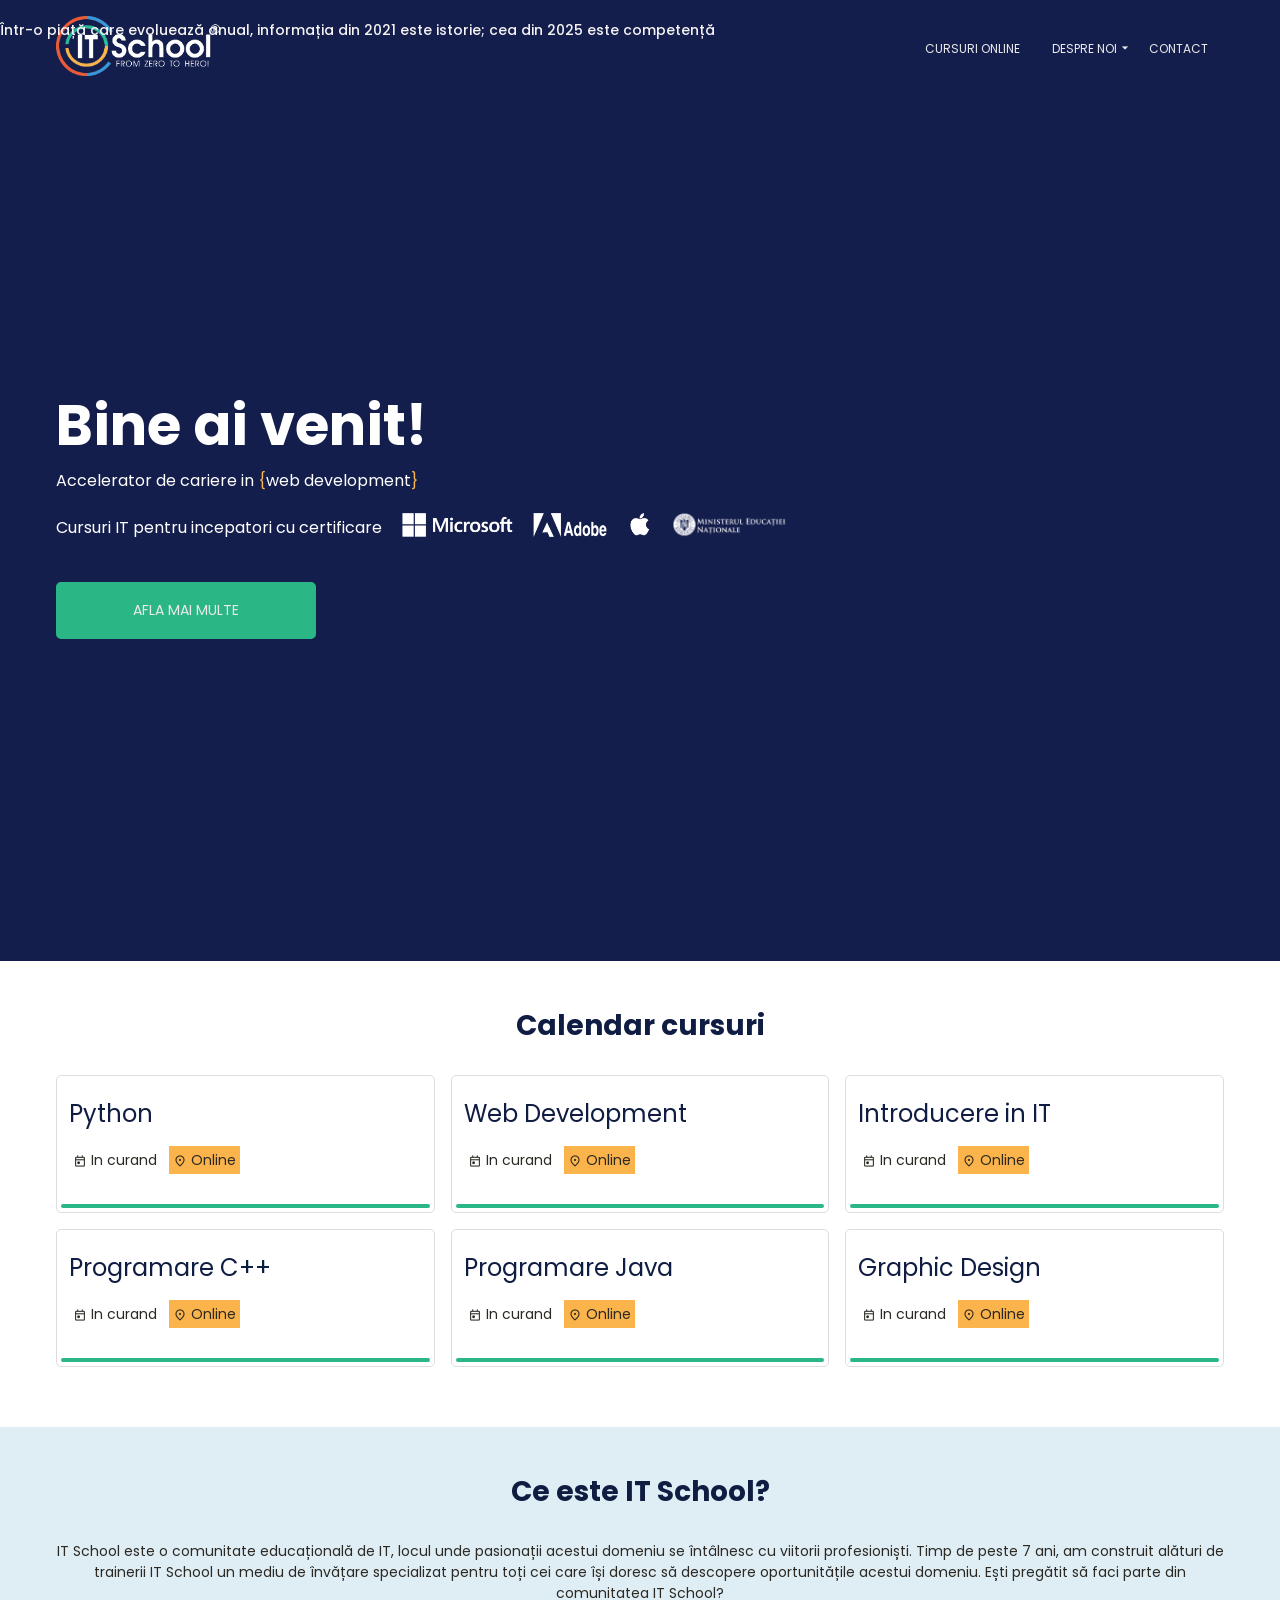
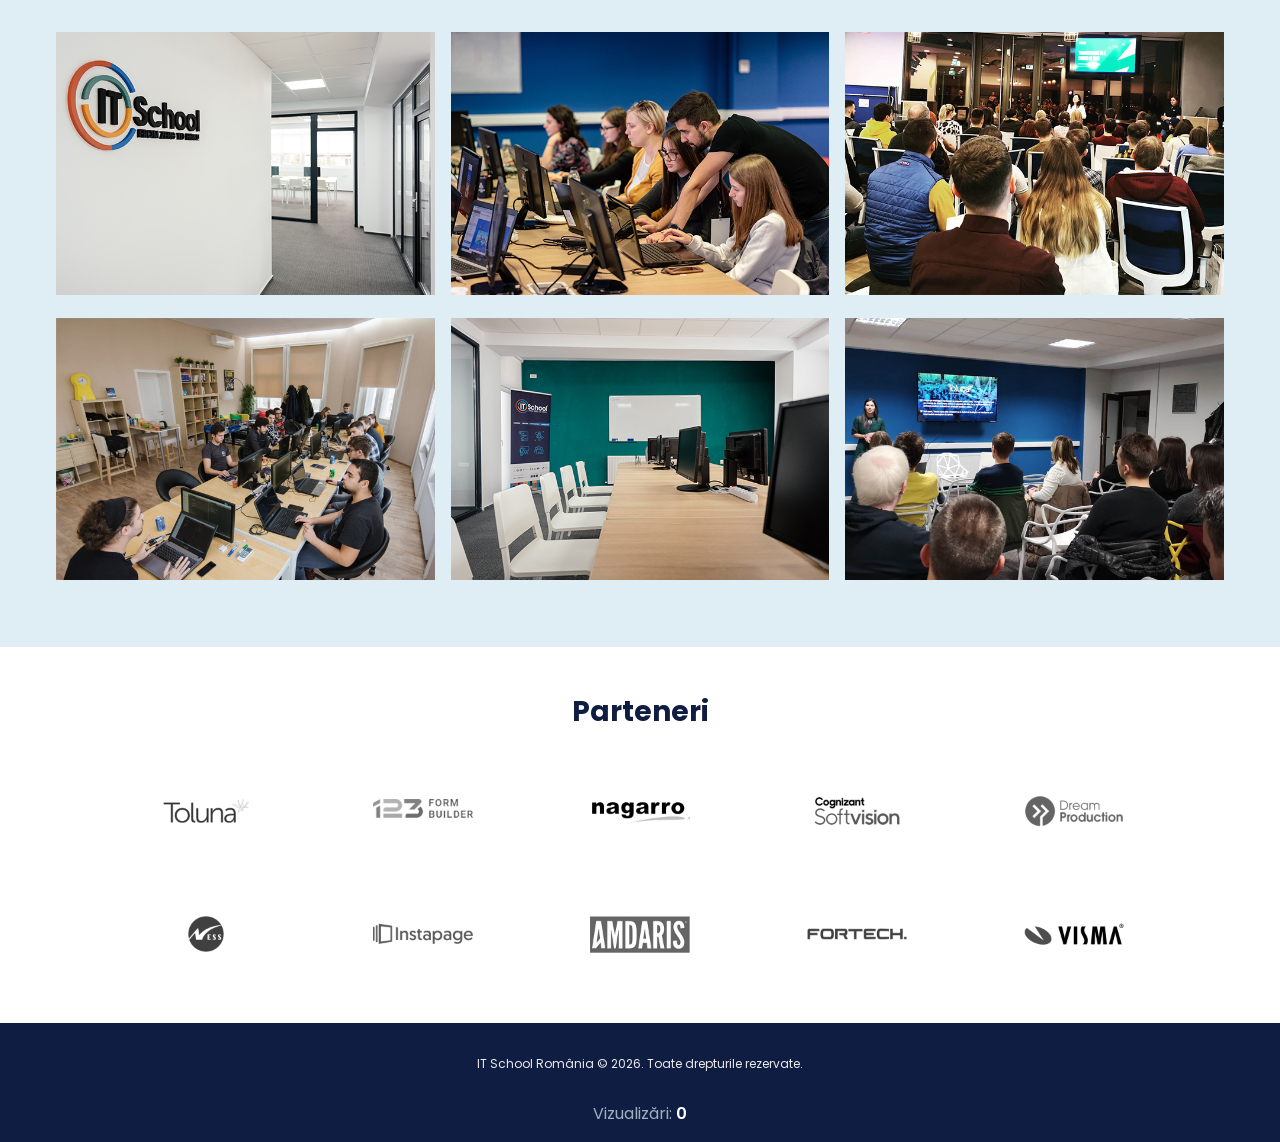
==== index.html @ fc3c55e2 "Add files via upload" ====
<!doctype html>
<html lang="en">
  <head>
    <meta charset="UTF-8" />
    <meta http-equiv="X-UA-Compatible" content="IE=edge" />
    <meta name="viewport" content="width=device-width, initial-scale=1.0" />
    <!-- Adaugam metatag-urile pentru Google -->
    <title>Clonă IT School</title>
    <meta name="description" content="O replică a site-ului itschool.ro" />

    <!-- Includem font-urile prima oara -->
    <link rel="preconnect" href="https://fonts.googleapis.com" />
    <link rel="preconnect" href="https://fonts.gstatic.com" crossorigin />
    <link
      href="https://fonts.googleapis.com/css2?family=Poppins:ital,wght@0,400;0,700;1,400&display=swap"
      rel="stylesheet"
    />
    <!-- Pentru iconite -->
    <link
      href="https://fonts.googleapis.com/css2?family=Material+Symbols+Outlined:opsz,wght,FILL,GRAD@24,400,0,0"
      rel="stylesheet"
    />
    <!-- Includem CSS-urile noastre -->
    <link rel="stylesheet" href="css/main.css" />
    <link rel="stylesheet" href="css/home.css" />

    <!-- CSS pentru textul care rulează și animația contorului -->
    <style>
      .scrolling-ticker {
        background-color: transparent; 
        color: #f5f3f3; 
        padding: 20px 0;
        overflow: hidden;
        white-space: nowrap;
        width: 100%;
        position: relative;
        z-index: 5;
        font-family: 'Poppins', sans-serif;
        font-size: 14px;
        font-weight: 500;
      }

      .ticker-text {
        display: inline-block;
        animation: moveLeft 20s linear infinite; 
      }

      @keyframes moveLeft {
        0% { transform: translateX(100vw); }
        100% { transform: translateX(-100%); }
      }

      /* Efectul vizual pentru actualizarea contorului */
      .fade-update {
        animation: flashHighlight 1s ease-out;
      }

      @keyframes flashHighlight {
        0% { color: #1a6be5; transform: scale(1.3); }
        100% { color: inherit; transform: scale(1); }
      }
    </style>
  </head>
  <body>
    <nav>
      <div class="container">
        <a href="index.html" class="logo-link">
          <img src="img/itschool-logo.png" alt="itschool logo" />
        </a>
        <div class="menu-icon-container">
          <span class="material-symbols-outlined menu-icon"> menu </span>
          <input type="checkbox" />
          <ul>
            <li>
              <a href="pages/courses.html"> Cursuri Online </a>
            </li>
            <li class="about-us">
              <a href="pages/about.html">
                Despre Noi
                <span class="material-symbols-outlined arrow-down-icon">
                  arrow_drop_down
                </span>
              </a>
              <div class="submenu">
                <a href="index.html">IT School</a>
                <a href="pages/about.html">Despre Noi</a>
              </div>
            </li>
            <li>
              <a href="pages/contact.html"> Contact </a>
            </li>
          </ul>
        </div>
      </div>
    </nav>

    <!-- Mesajul care rulează chiar sub siglă/meniu -->
    <div class="scrolling-ticker">
      <div class="ticker-text">
        Într-o piață care evoluează anual, informația din 2021 este istorie; cea din 2025 este competență
      </div>
    </div>

    <main>
      <section class="welcome">
        <div class="container">
          <h1>Bine ai venit!</h1>
          <p>
            Accelerator de cariere in <span>{</span>web development<span
              >}</span
            >
          </p>
          <p>
            Cursuri IT pentru incepatori cu certificare
            <img src="img/microsoft.png" alt="Microsoft" />
            <img src="img/adobe.png" alt="Adobe" />
            <img src="img/apple.png" alt="Apple" />
            <img src="img/minister.png" alt="Ministerul Educatiei" />
          </p>
          <a href="pages/courses.html">Afla mai multe</a>
        </div>
      </section>

      <section class="courses">
        <div class="container grid">
          <h2>Calendar cursuri</h2>
          <div class="courses-container">
            <div class="course-wrapper">
              <div class="course">
                <div class="content">
                  <h3>Python</h3>
                  <div class="badges">
                    <span class="date">
                      <span class="material-symbols-outlined"> today </span>
                      <span>In curand</span>
                    </span>
                    <span class="place">
                      <span class="material-symbols-outlined">
                        location_on
                      </span>
                      <span>Online</span>
                    </span>
                  </div>
                </div>
                <div class="bar"></div>
              </div>
            </div>
            <div class="course-wrapper">
              <div class="course">
                <div class="content">
                  <h3>Web Development</h3>
                  <div class="badges">
                    <span class="date">
                      <span class="material-symbols-outlined"> today </span>
                      <span>In curand</span>
                    </span>
                    <span class="place">
                      <span class="material-symbols-outlined">
                        location_on
                      </span>
                      <span>Online</span>
                    </span>
                  </div>
                </div>
                <div class="bar"></div>
              </div>
            </div>
            <div class="course-wrapper">
              <div class="course">
                <div class="content">
                  <h3>Introducere in IT</h3>
                  <div class="badges">
                    <span class="date">
                      <span class="material-symbols-outlined"> today </span>
                      <span>In curand</span>
                    </span>
                    <span class="place">
                      <span class="material-symbols-outlined">
                        location_on
                      </span>
                      <span>Online</span>
                    </span>
                  </div>
                </div>
                <div class="bar"></div>
              </div>
            </div>
            <div class="course-wrapper">
              <div class="course">
                <div class="content">
                  <h3>Programare C++</h3>
                  <div class="badges">
                    <span class="date">
                      <span class="material-symbols-outlined"> today </span>
                      <span>In curand</span>
                    </span>
                    <span class="place">
                      <span class="material-symbols-outlined">
                        location_on
                      </span>
                      <span>Online</span>
                    </span>
                  </div>
                </div>
                <div class="bar"></div>
              </div>
            </div>
            <div class="course-wrapper">
              <div class="course">
                <div class="content">
                  <h3>Programare Java</h3>
                  <div class="badges">
                    <span class="date">
                      <span class="material-symbols-outlined"> today </span>
                      <span>In curand</span>
                    </span>
                    <span class="place">
                      <span class="material-symbols-outlined">
                        location_on
                      </span>
                      <span>Online</span>
                    </span>
                  </div>
                </div>
                <div class="bar"></div>
              </div>
            </div>
            <div class="course-wrapper">
              <div class="course">
                <div class="content">
                  <h3>Graphic Design</h3>
                  <div class="badges">
                    <span class="date">
                      <span class="material-symbols-outlined"> today </span>
                      <span>In curand</span>
                    </span>
                    <span class="place">
                      <span class="material-symbols-outlined">
                        location_on
                      </span>
                      <span>Online</span>
                    </span>
                  </div>
                </div>
                <div class="bar"></div>
              </div>
            </div>
          </div>
        </div>
      </section>

      <section class="who-we-are">
        <div class="container grid">
          <h2>Ce este IT School?</h2>
          <p>
            IT School este o comunitate educațională de IT, locul unde
            pasionații acestui domeniu se întâlnesc cu viitorii profesioniști.
            Timp de peste 7 ani, am construit alături de trainerii IT School un
            mediu de învățare specializat pentru toți cei care își doresc să
            descopere oportunitățile acestui domeniu. Ești pregătit să faci
            parte din comunitatea IT School?
          </p>
          <div class="images-container">
            <div class="image-wrapper">
              <img src="img/about-us-1.jpeg" alt="" />
            </div>
            <div class="image-wrapper">
              <img src="img/about-us-2.jpeg" alt="" />
            </div>
            <div class="image-wrapper">
              <img src="img/about-us-3.jpeg" alt="" />
            </div>
            <div class="image-wrapper">
              <img src="img/about-us-4.jpeg" alt="" />
            </div>
            <div class="image-wrapper">
              <img src="img/about-us-5.jpeg" alt="" />
            </div>
            <div class="image-wrapper">
              <img src="img/about-us-6.jpeg" alt="" />
            </div>
          </div>
        </div>
      </section>

      <section class="partners">
        <div class="container">
          <h2>Parteneri</h2>
          <div class="partners-container">
            <div class="image-wrapper">
              <img src="img/toluna.png" alt="Toluna" />
            </div>
            <div class="image-wrapper">
              <img src="img/123formbuilder.png" alt="123formbuilder" />
            </div>
            <div class="image-wrapper">
              <img src="img/nagarro.png" alt="Nagarro" />
            </div>
            <div class="image-wrapper">
              <img src="img/cognizant.png" alt="SoftVision" />
            </div>
            <div class="image-wrapper">
              <img src="img/dreamproduction.png" alt="Dream Production" />
            </div>
            <div class="image-wrapper">
              <img src="img/ness.png" alt="Ness" />
            </div>
            <div class="image-wrapper">
              <img src="img/instapage.png" alt="Instapage" />
            </div>
            <div class="image-wrapper">
              <img src="img/amdaris.png" alt="Amadaris" />
            </div>
            <div class="image-wrapper">
              <img src="img/fortech.png" alt="Fortech" />
            </div>
            <div class="image-wrapper">
              <img src="img/visma.png" alt="Visma" />
            </div>
          </div>
        </div>
      </section>
    </main>

    <footer>
      <div class="container">
        <p>IT School România © 2026. Toate drepturile rezervate.</p>

        <!-- Elementul unde va fi afișat contorul -->
        <div style="text-align:center; margin-top:12px; color: #a0aec0; font-family: 'Poppins', sans-serif;">
          Vizualizări: <span id="vizitatori-reali" style="font-weight: 600; color: #ffffff; display: inline-block;">0</span>
        </div>
      </div>
    </footer>

    <!-- SCRIPTUL PENTRU CONTOR GLOBAL (Sincronizat pe toate dispozitivele) -->
    <script>
      document.addEventListener("DOMContentLoaded", function() {
        const elViz = document.getElementById('vizitatori-reali');
        
        // Funcția care adaugă numărul pe ecran și pornește animația
        function afiseazaContor(numar) {
            if(elViz) {
                elViz.textContent = numar;
                elViz.classList.remove('fade-update');
                void elViz.offsetWidth; // Repornește animația
                elViz.classList.add('fade-update');
            }
        }

        // Verificăm dacă utilizatorul este la prima accesare în această sesiune
        if (!sessionStorage.getItem('vizita_inregistrata_global')) {
            // Dacă e o vizită nouă, facem cerere către server pentru a aduna +1
            fetch("https://api.counterapi.dev/v1/constantinlupu_itschool/vizitatori/up")
              .then(response => response.json())
              .then(data => {
                  sessionStorage.setItem('vizita_inregistrata_global', 'true');
                  afiseazaContor(data.count);
              })
              .catch(error => console.log("Eroare API:", error));
        } else {
            // Dacă utilizatorul a dat doar refresh, doar CITIM numărul global, fără să adăugăm
            fetch("https://api.counterapi.dev/v1/constantinlupu_itschool/vizitatori")
              .then(response => response.json())
              .then(data => {
                  afiseazaContor(data.count);
              })
              .catch(error => console.log("Eroare API:", error));
        }
      });
    </script>
  </body>
</html>
---- css/main.css ----
/* Adaugam varaibile */
:root {
    --text-primary: #101d42;
    --text-secondary: #fbb44c;
    --text-dark: #2b2922;
    --text-light: #eaeaea;
    --text-white: #ffffff;

    --bg-primary: #141e4c;
    --bg-secondary: #dfedf5;
    --bg-dark: #101d42;
    --bg-light: #ffffff;

    --button-color: #2bb686;

    --fs-large: 1rem;
    --fs-medium: 0.875rem;
    --fs-small: 0.75rem;

    --spacing-xl: 2.625rem;
    --spacing-large: 1.75rem;
    --spacing-medium: 1rem;
    --spacing-small: 0.5rem;
    --spacing-tiny: 0.25rem;

    --mobile-logo-height: 45px;
}

/* Resetam proprietatile default */
* {
    box-sizing: border-box;
}

body, h1, h2, h3, p {
    margin: 0;
    padding: 0;
}

ul {
  list-style-type: none;
  margin: 0;
  padding: 0;
}

a {
    display: block;
    text-decoration: none;
}

/* Resetam stilurile aduagate by default pe mobile */
input[type="submit"] {
    -webkit-appearance: none;
    -moz-appearance: none;
    appearance: none;
    opacity: 1;
}

/* Adaugam proprietati legate de font */
body {
    font-family: 'Poppins', sans-serif;
}

h1 {
    font-size: 3.5rem
}

h2 {
    font-size: 1.75rem;
}

h3 {
    font-size: 1.5rem;
}

p {
    font-size: var(--fs-medium);
}

/* Adaugam proprietati legate de culori */
h1 {
    color: var(--text-light);
}

h2 {
    color: var(--text-primary);
}

h3 {
    color: var(--text-secondary);
}

p {
    color: var(--text-dark);
}

/* Clase reutilizabile */
.container {
    max-width: 1200px;
    min-width: 320px;

    margin: auto;

    padding: var(--spacing-medium);
}

/* Layout */
body {
    display: flex;
    flex-direction: column;

    min-height: 100vh;
}

main {
    flex-grow: 1;
}

/* Stilizeara nav-ului */
nav {
    position: fixed;
    top: 0;

    width: 100%;

    background-color: var(--bg-primary);

    z-index: 2;
}

nav .container {
    display: flex;
    justify-content: space-between;
    align-items: center;
}

nav .logo-link {
    padding: 0;
}

nav img {
    width: auto;
    height: 60px;
}

/* Meniul si checkbox-ul sunt necesare doar pentru versiunea de mobile. */
nav .menu-icon {
    color: var(--text-light);
    display: none;
}

nav input[type="checkbox"] {
    display: none;
}

nav ul {
    display: flex;
}

nav li {
    position: relative;
}

nav a {
    font-size: var(--fs-small);
    /* Transformam textul sa contina doar majuscule.*/
    text-transform: uppercase;

    color: var(--text-light);

    padding: var(--spacing-medium);
}

nav .arrow-down-icon {
    font-size: var(--fs-large);

    /* Daca nu specificam top, left, right sau bottom, elementul va fi pozitionat automat, iar in acest caz il pozitioneaza fix cum trebuie. */
    position: absolute;
}

nav a:hover {
    color: var(--text-secondary);
}

nav .submenu {
    /* Initial, submeniul nu este afisat. Afisarea sa se face la hover pe parinte. */
    display: none;

    position: absolute;
    top: calc(100% - var(--spacing-small));
    left: var(--spacing-medium);

    width: 10rem;
    padding: var(--spacing-tiny) 0;

    background-color: var(--bg-dark);

    z-index: 3;
}

nav .submenu a {
    padding: var(--spacing-tiny) var(--spacing-small);
}

/* Atentie la acest selector! display: block se aplica pe elementul cu clasa submenu, doar atunci cand parintele cu clasa about us are hover! */
nav .about-us:hover .submenu {
    display: block;
}

/* Stilizarea pentru mobile */
@media (max-width: 768px) {
    nav img {
        height: var(--mobile-logo-height);
    }

    /* Ascundem link-urile si afisam iconita de meniu, la pachet cu checkbox-ul.
    De asemenea, ascundem submeniul (intrucat am avea nevoie de JS ca sa-l facem pe mobil) si iconita ce indica prezenta lui. */
    nav ul {
        display: none;
    }

    nav .menu-icon {
        display: block;
    }

    nav .arrow-down-icon {
        display: none;
    }

    nav .about-us:hover .submenu {
        display: none;
    }

    nav .menu-icon-container {
        position: relative;
    }

    /* Un nou tip de selector: sleectam input-ul care are ca atribut type="checkbox." */
    nav input[type="checkbox"] {
        /* Pe mobil checkbox-ul trebuie sa fie prezent pe ecran. */
        display: block;

        /* Practic, punem checkbox-ul deasupra iconitei de meniu. */
        position: absolute;
        top: 0;
        left: 0;

        height: 100%;
        width: 100%;

        /* Atentie, opacity 0 doar ascunde vizual elementul, ele inca este prezent pe ecran.*/
        opacity: 0;

        margin: 0;

        /* Schimbam afisajul cursorului mouse-ului. */
        cursor: pointer;
    }

    /* Doua tipuri noi de selector:
    1. input:checked => elementul este stilizat doar daca checkbox-ul se afla in starea checked.
    2. input:checked ~ ul => aplica CSS-ul doar pe FRATII (de acelasi nivel) lui input:checked aflati SUB el ca ordine. Evident, doar fratii care sunt ul. */
    nav input[type="checkbox"]:checked ~ ul {
        display: block;
        width: 100%;

        /* Cand vrem sa ne pozitionam absolut la viewport, folosim position: fixed. Position: absolute s-ar pozitiona fata de primul element relativ, ceea ce nu ne-ar ajuta. */
        position: fixed;
        /* Unde se afiseaza meniul extins pe mobil? Pai imediat sub nav. Cum calculam cat are nav-ul? Dimensiunea logo-ului + padding. */
        top: calc(var(--mobile-logo-height) + 2 * var(--spacing-medium));
        left: 0;

        background-color: var(--bg-dark);
    }
}


/* Footer */
footer {
    background-color: var(--bg-dark);
}

footer p {
    font-size: var(--fs-small);
    text-align: center;

    color: var(--text-light);

    padding: var(--spacing-medium) 0;
}
---- css/home.css ----
/* Welcome section */
.welcome {
  height: 100vh;
  width: 100%;
  background-color: var(--bg-primary);

  display: flex;
  justify-content: flex-start;
  align-items: center;
}

.welcome h1,
.welcome p {
  color: var(--text-white);
}

.welcome p {
  font-size: var(--fs-large);
  margin-bottom: var(--spacing-medium);
}

.welcome p:last-of-type {
  margin-bottom: var(--spacing-xl);
}

.welcome p span {
  color: var(--text-secondary);
}

.welcome img {
  height: 24px;
  width: auto;

  margin-left: var(--spacing-medium);

  /* Un bun exemplu de positionare relativa: mutam imaginile mai jos fata de pozitia lor initiala, pentru a arata mai bine. */
  position: relative;
  top: var(--spacing-tiny);
}

.welcome .container {
  display: flex;
  flex-direction: column;

  /* Vrem ca al nostru container sa ocupe tot spatiul disponibil. */
  flex-grow: 1;
}

.welcome a {
  color: var(--text-light);
  background-color: var(--button-color);

  font-size: var(--fs-medium);
  text-transform: uppercase;
  text-align: center;

  padding: var(--spacing-medium);
  border: 2px solid var(--button-color);
  border-radius: 5px;

  width: 260px;
}

.welcome a:hover {
  background-color: transparent;
}

@media (max-width: 768px) {
  .welcome h1 {
    font-size: 2.5rem;
  }

  /* Vrem ca ultimul paragraf sa nu aiba margine. */
  .welcome p:last-of-type {
    margin-bottom: 0;
  }

  .welcome img {
    display: block;

    margin-top: var(--spacing-medium);
    margin-left: var(--spacing-small);
  }

  .welcome a {
    /* Asundem butonul pe mobil. */
    display: none;
  }

  .welcome {
    padding-bottom: 4rem;
  }
}

/* Couses section */
.courses h2 {
  margin: var(--spacing-large) 0;
  text-align: center;
}

/* Stilizarea se aplica doar pe un element care are IN ACELASI TIMP clasele container si grid. */
.courses .container.grid {
  padding: var(--spacing-medium) var(--spacing-small);
}

.courses .courses-container {
  display: flex;
  flex-wrap: wrap;

  margin-bottom: var(--spacing-large);
}

.courses .course-wrapper {
  width: calc(100% / 3);

  padding-left: var(--spacing-small);
  padding-right: var(--spacing-small);
}

.courses .course {
  width: 100%;

  border: 1px solid #ddd;
  border-radius: 5px;
  padding: var(--spacing-tiny);
}

.courses h3 {
  color: var(--text-primary);
  font-weight: 400;
}

.courses span {
  font-size: var(--fs-medium);
  color: var(--text-dark);
}

.courses .material-symbols-outlined {
  /* Veritcal align aliniaza pe vertcala elementele inline. */
  vertical-align: middle;
}

.course .date,
.courses .place {
  padding: var(--spacing-tiny);
}

.courses .place {
  background-color: var(--text-secondary);
  margin-left: var(--spacing-tiny);
}

.courses .course,
.courses h3,
.courses .badges {
  margin-bottom: var(--spacing-medium);
}

.courses .bar {
  height: var(--spacing-tiny);
  background-color: var(--button-color);
  border-radius: 10px;
}

.courses .content {
  padding: var(--spacing-medium) var(--spacing-small);
}

@media (max-width: 992px) {
  .courses .course-wrapper {
    width: 50%;
  }
}

@media (max-width: 768px) {
  .courses .course-wrapper {
    width: 100%;
  }
}

/* Who we are section */
.who-we-are {
  background-color: var(--bg-secondary);
}

.who-we-are .container.grid {
  padding: var(--spacing-medium) var(--spacing-small);
}

.who-we-are h2 {
  padding-top: var(--spacing-large);
}

.who-we-are h2,
.who-we-are p {
  margin-bottom: var(--spacing-large);
  text-align: center;
}

.who-we-are .container.grid p {
  margin-right: var(--spacing-small);
  margin-left: var(--spacing-small);
}

.who-we-are .images-container {
  display: flex;
  flex-wrap: wrap;

  margin-bottom: var(--spacing-large);
}

.who-we-are .image-wrapper {
  width: calc(100% / 3);

  padding-right: var(--spacing-small);
  padding-left: var(--spacing-small);
  margin-bottom: var(--spacing-medium);
}

.who-we-are img {
  width: 100%;
  height: auto;
}

@media (max-width: 992px) {
  .who-we-are .image-wrapper {
    width: 50%;
  }
}

@media (max-width: 768px) {
  .who-we-are .image-wrapper {
    width: 100%;
  }
}

/* Partners section */
.partners h2 {
  padding-top: var(--spacing-large);
  text-align: center;
}

.partners h2,
.partners .partners-container {
  margin-bottom: var(--spacing-large);
}

.partners .partners-container {
  display: flex;
  flex-wrap: wrap;
  /* In cazul partenerilor, nu vrem ca imaginile sa se intinda pe tot randul, deci le spatiem cu justify-content: space-around. */
  justify-content: space-around;

  margin: 0 var(--spacing-xl);
}

.partners .image-wrapper {
  width: 100px;

  margin-right: var(--spacing-xl);
  margin-left: var(--spacing-xl);
  margin-bottom: var(--spacing-medium);
}

.partners img {
  width: 100%;
  height: auto;

  /* Facem pozele gri. */
  filter: grayscale(100%);
}

.partners img:hover {
  /* La hover, coloram din nou pozele. */
  filter: grayscale(0);
}

@media (max-width: 768px) {
  .partners .partners-container {
    margin: 0 var(--spacing-small);
  }
}

@media (max-width: 576px) {
  .partners .image-wrapper {
    margin-right: var(--spacing-medium);
    margin-left: var(--spacing-medium);
  }
}
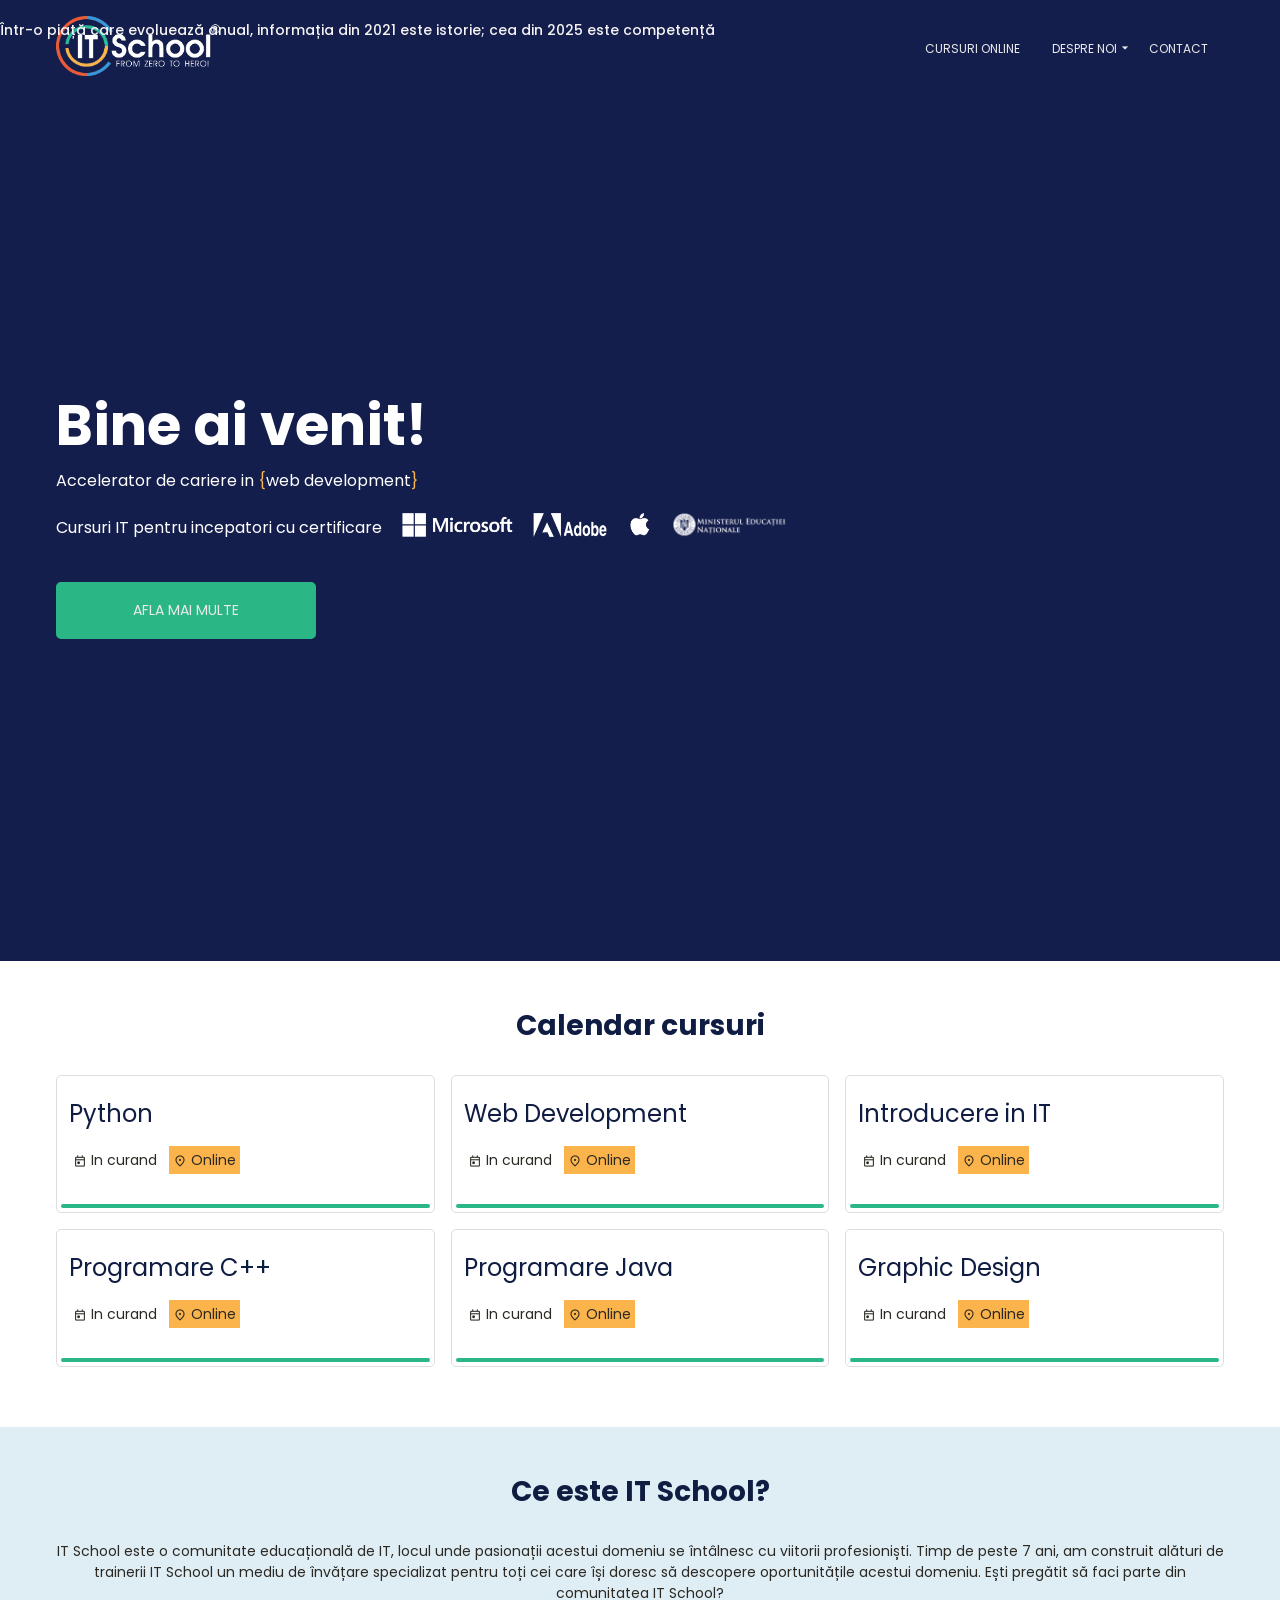
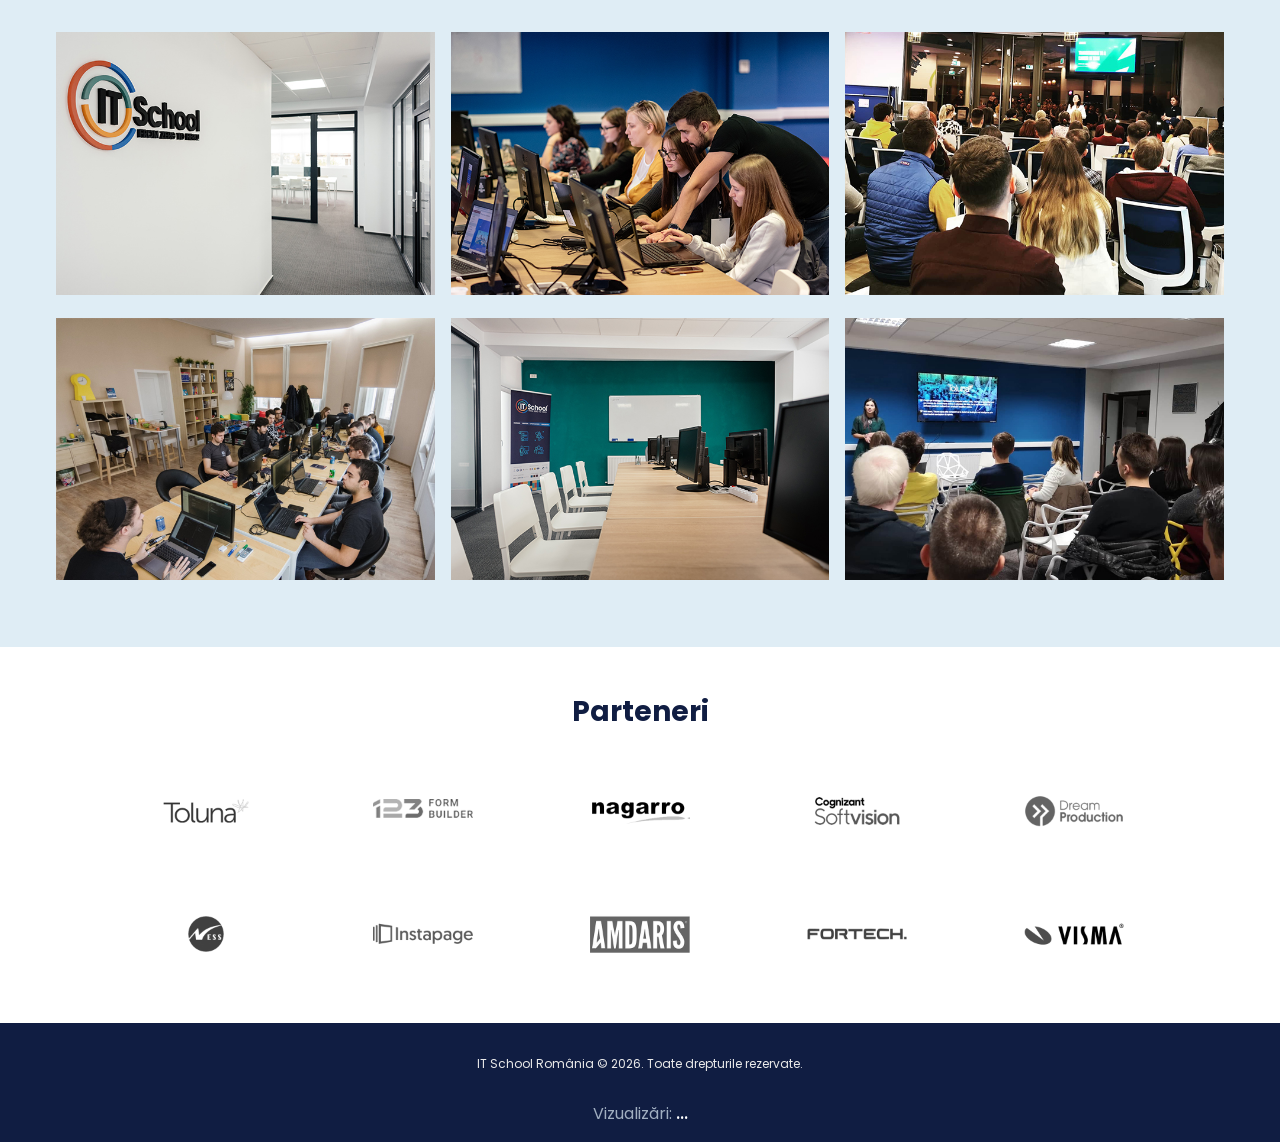
==== commit 83be8f9a: "Add files via upload" ====
--- a/index.html
+++ b/index.html
@@ -328,44 +328,64 @@
 
         <!-- Elementul unde va fi afișat contorul -->
         <div style="text-align:center; margin-top:12px; color: #a0aec0; font-family: 'Poppins', sans-serif;">
-          Vizualizări: <span id="vizitatori-reali" style="font-weight: 600; color: #ffffff; display: inline-block;">0</span>
+         <!-- Înlocuiește linia contorului din footer cu asta: -->
+        Vizualizări: <span id="vizitatori-reali" style="font-weight: 600; color: #ffffff; display: inline-block;">...</span>
         </div>
       </div>
     </footer>
 
-    <!-- SCRIPTUL PENTRU CONTOR GLOBAL (Sincronizat pe toate dispozitivele) -->
+    <!-- SCRIPTUL PENTRU CONTOR GLOBAL (Sincronizat + Backup Local) -->
     <script>
       document.addEventListener("DOMContentLoaded", function() {
         const elViz = document.getElementById('vizitatori-reali');
         
-        // Funcția care adaugă numărul pe ecran și pornește animația
+        // 1. Afișăm instant backup-ul din memorie ca să nu se vadă delay-ul serverului
+        let backup = localStorage.getItem('vizitatori_backup');
+        if(elViz && backup) {
+            elViz.textContent = backup;
+        }
+
+        // Funcția care animă și actualizează numărul
         function afiseazaContor(numar) {
-            if(elViz) {
+            if(elViz && numar !== undefined) {
                 elViz.textContent = numar;
-                elViz.classList.remove('fade-update');
-                void elViz.offsetWidth; // Repornește animația
-                elViz.classList.add('fade-update');
+                
+                // Repornim animația doar dacă numărul s-a schimbat față de backup
+                if (numar != backup) {
+                    elViz.classList.remove('fade-update');
+                    void elViz.offsetWidth; 
+                    elViz.classList.add('fade-update');
+                }
+                
+                // Salvăm noua valoare globală ca backup pentru următorul refresh
+                localStorage.setItem('vizitatori_backup', numar);
             }
         }
 
-        // Verificăm dacă utilizatorul este la prima accesare în această sesiune
+        // 2. Comunicarea cu Serverul Global
+        const apiBase = "https://api.counterapi.dev/v1/clonait_costi/vizite";
+
         if (!sessionStorage.getItem('vizita_inregistrata_global')) {
-            // Dacă e o vizită nouă, facem cerere către server pentru a aduna +1
-            fetch("https://api.counterapi.dev/v1/constantinlupu_itschool/vizitatori/up")
+            // Dacă e sesiune nouă, creștem contorul (+1)
+            fetch(apiBase + "/up")
               .then(response => response.json())
               .then(data => {
-                  sessionStorage.setItem('vizita_inregistrata_global', 'true');
-                  afiseazaContor(data.count);
+                  if (data && data.count) {
+                      sessionStorage.setItem('vizita_inregistrata_global', 'true');
+                      afiseazaContor(data.count);
+                  }
               })
-              .catch(error => console.log("Eroare API:", error));
+              .catch(error => console.log("Eroare server contor (adaugare):", error));
         } else {
-            // Dacă utilizatorul a dat doar refresh, doar CITIM numărul global, fără să adăugăm
-            fetch("https://api.counterapi.dev/v1/constantinlupu_itschool/vizitatori")
+            // Dacă e refresh, doar citim contorul (fără să adunăm)
+            fetch(apiBase)
               .then(response => response.json())
               .then(data => {
-                  afiseazaContor(data.count);
+                  if (data && data.count) {
+                      afiseazaContor(data.count);
+                  }
               })
-              .catch(error => console.log("Eroare API:", error));
+              .catch(error => console.log("Eroare server contor (citire):", error));
         }
       });
     </script>
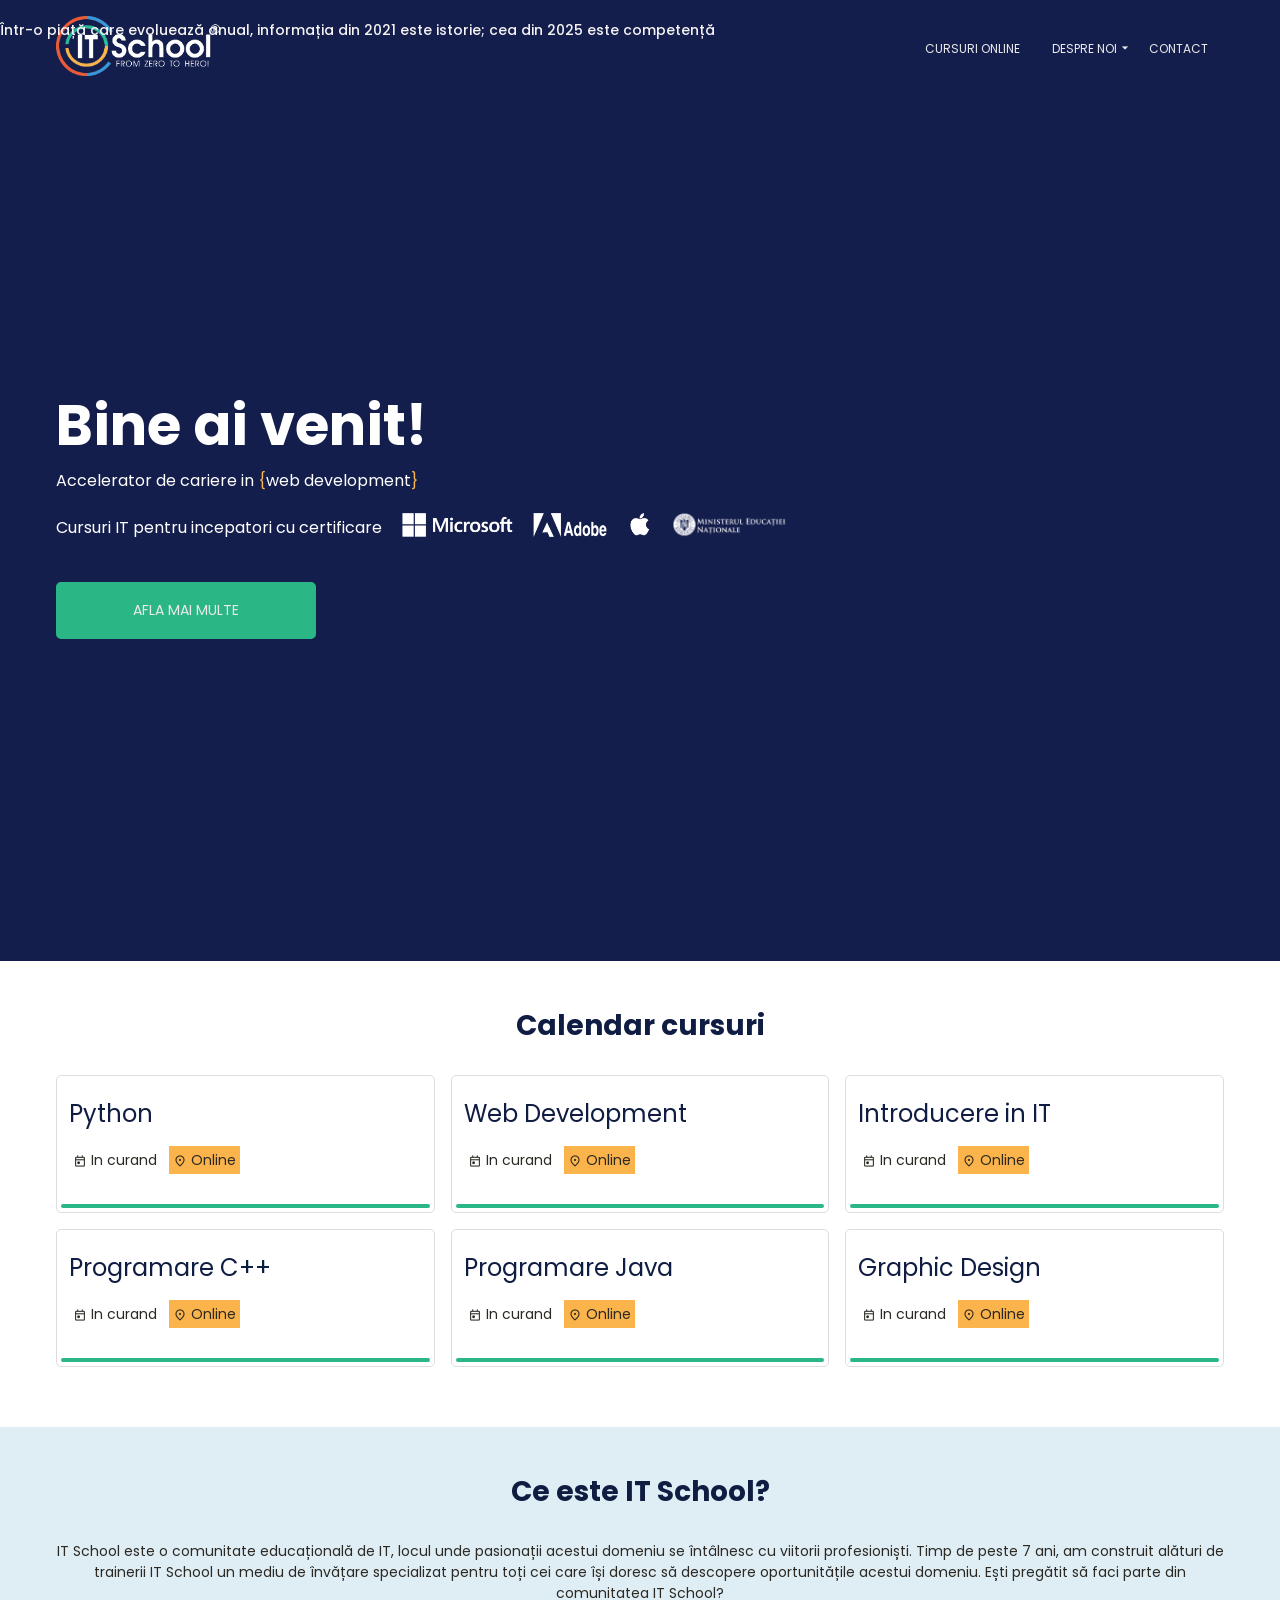
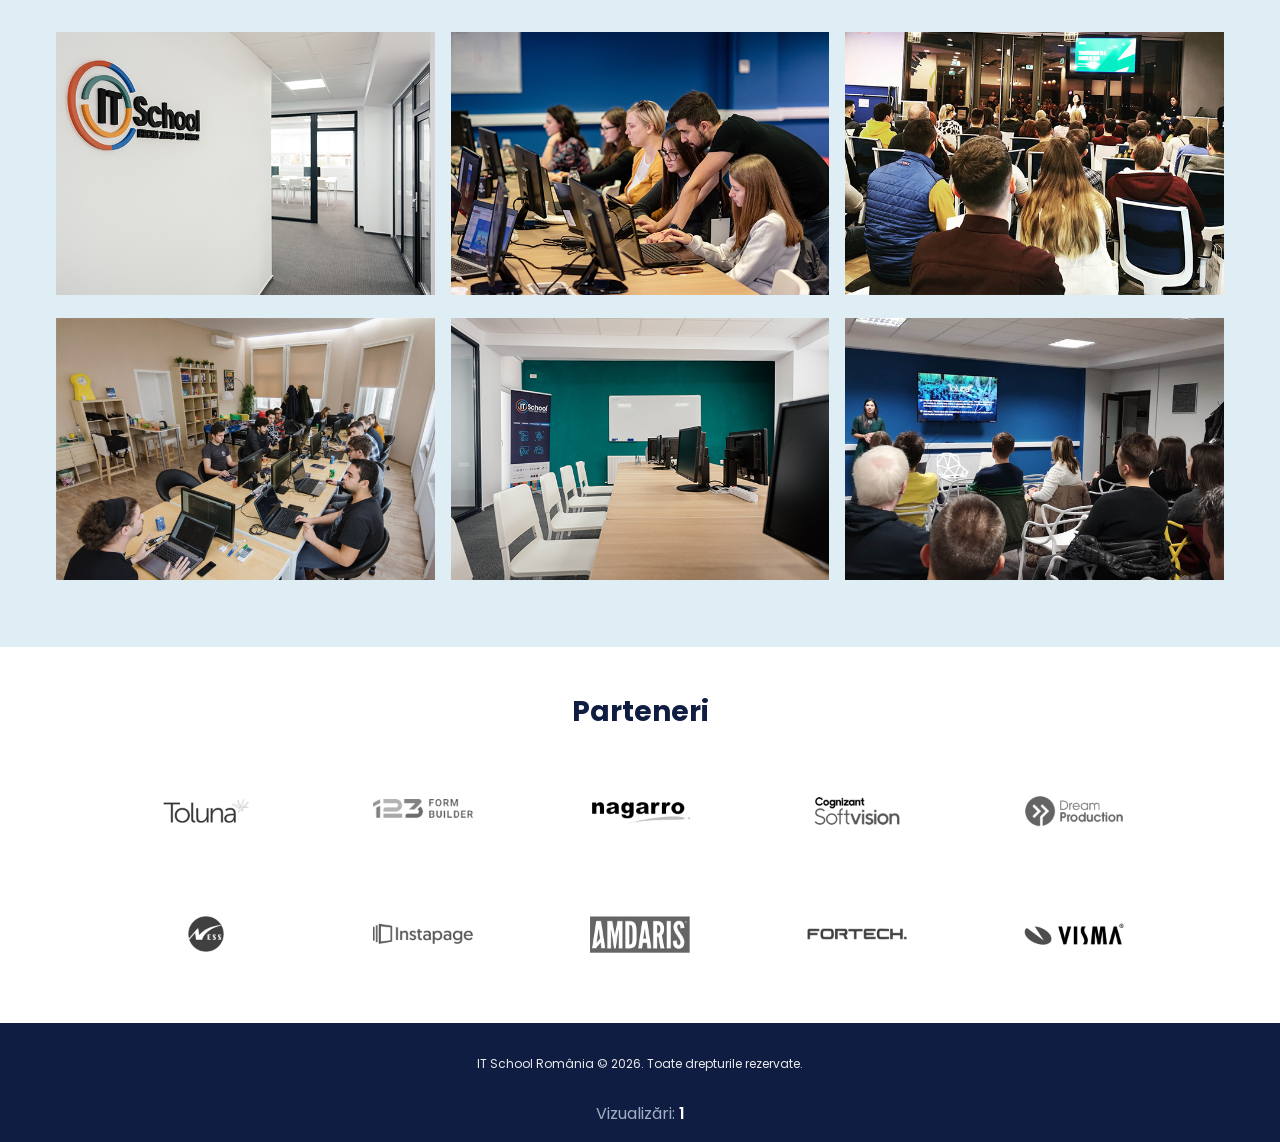
==== commit 33c4d7c1: "Add files via upload" ====
--- a/index.html
+++ b/index.html
@@ -4,31 +4,26 @@
     <meta charset="UTF-8" />
     <meta http-equiv="X-UA-Compatible" content="IE=edge" />
     <meta name="viewport" content="width=device-width, initial-scale=1.0" />
-    <!-- Adaugam metatag-urile pentru Google -->
     <title>Clonă IT School</title>
     <meta name="description" content="O replică a site-ului itschool.ro" />
 
-    <!-- Includem font-urile prima oara -->
     <link rel="preconnect" href="https://fonts.googleapis.com" />
     <link rel="preconnect" href="https://fonts.gstatic.com" crossorigin />
     <link
       href="https://fonts.googleapis.com/css2?family=Poppins:ital,wght@0,400;0,700;1,400&display=swap"
       rel="stylesheet"
     />
-    <!-- Pentru iconite -->
     <link
       href="https://fonts.googleapis.com/css2?family=Material+Symbols+Outlined:opsz,wght,FILL,GRAD@24,400,0,0"
       rel="stylesheet"
     />
-    <!-- Includem CSS-urile noastre -->
     <link rel="stylesheet" href="css/main.css" />
     <link rel="stylesheet" href="css/home.css" />
 
-    <!-- CSS pentru textul care rulează și animația contorului -->
     <style>
       .scrolling-ticker {
-        background-color: transparent; 
-        color: #f5f3f3; 
+        background-color: transparent;
+        color: #f5f3f3;
         padding: 20px 0;
         overflow: hidden;
         white-space: nowrap;
@@ -42,7 +37,7 @@
 
       .ticker-text {
         display: inline-block;
-        animation: moveLeft 20s linear infinite; 
+        animation: moveLeft 20s linear infinite;
       }
 
       @keyframes moveLeft {
@@ -50,7 +45,6 @@
         100% { transform: translateX(-100%); }
       }
 
-      /* Efectul vizual pentru actualizarea contorului */
       .fade-update {
         animation: flashHighlight 1s ease-out;
       }
@@ -94,7 +88,6 @@
       </div>
     </nav>
 
-    <!-- Mesajul care rulează chiar sub siglă/meniu -->
     <div class="scrolling-ticker">
       <div class="ticker-text">
         Într-o piață care evoluează anual, informația din 2021 este istorie; cea din 2025 este competență
@@ -106,9 +99,7 @@
         <div class="container">
           <h1>Bine ai venit!</h1>
           <p>
-            Accelerator de cariere in <span>{</span>web development<span
-              >}</span
-            >
+            Accelerator de cariere in <span>{</span>web development<span>}</span>
           </p>
           <p>
             Cursuri IT pentru incepatori cu certificare
@@ -135,9 +126,7 @@
                       <span>In curand</span>
                     </span>
                     <span class="place">
-                      <span class="material-symbols-outlined">
-                        location_on
-                      </span>
+                      <span class="material-symbols-outlined"> location_on </span>
                       <span>Online</span>
                     </span>
                   </div>
@@ -155,9 +144,7 @@
                       <span>In curand</span>
                     </span>
                     <span class="place">
-                      <span class="material-symbols-outlined">
-                        location_on
-                      </span>
+                      <span class="material-symbols-outlined"> location_on </span>
                       <span>Online</span>
                     </span>
                   </div>
@@ -175,9 +162,7 @@
                       <span>In curand</span>
                     </span>
                     <span class="place">
-                      <span class="material-symbols-outlined">
-                        location_on
-                      </span>
+                      <span class="material-symbols-outlined"> location_on </span>
                       <span>Online</span>
                     </span>
                   </div>
@@ -195,9 +180,7 @@
                       <span>In curand</span>
                     </span>
                     <span class="place">
-                      <span class="material-symbols-outlined">
-                        location_on
-                      </span>
+                      <span class="material-symbols-outlined"> location_on </span>
                       <span>Online</span>
                     </span>
                   </div>
@@ -215,9 +198,7 @@
                       <span>In curand</span>
                     </span>
                     <span class="place">
-                      <span class="material-symbols-outlined">
-                        location_on
-                      </span>
+                      <span class="material-symbols-outlined"> location_on </span>
                       <span>Online</span>
                     </span>
                   </div>
@@ -235,9 +216,7 @@
                       <span>In curand</span>
                     </span>
                     <span class="place">
-                      <span class="material-symbols-outlined">
-                        location_on
-                      </span>
+                      <span class="material-symbols-outlined"> location_on </span>
                       <span>Online</span>
                     </span>
                   </div>
@@ -325,68 +304,92 @@
     <footer>
       <div class="container">
         <p>IT School România © 2026. Toate drepturile rezervate.</p>
-
-        <!-- Elementul unde va fi afișat contorul -->
         <div style="text-align:center; margin-top:12px; color: #a0aec0; font-family: 'Poppins', sans-serif;">
-         <!-- Înlocuiește linia contorului din footer cu asta: -->
-        Vizualizări: <span id="vizitatori-reali" style="font-weight: 600; color: #ffffff; display: inline-block;">...</span>
+          Vizualizări: <span id="vizitatori-reali" style="font-weight: 600; color: #ffffff; display: inline-block;">...</span>
         </div>
       </div>
     </footer>
 
-    <!-- SCRIPTUL PENTRU CONTOR GLOBAL (Sincronizat + Backup Local) -->
     <script>
       document.addEventListener("DOMContentLoaded", function() {
         const elViz = document.getElementById('vizitatori-reali');
-        
-        // 1. Afișăm instant backup-ul din memorie ca să nu se vadă delay-ul serverului
+        const NAMESPACE = 'clonait_costi';
+        const KEY = 'vizite';
+
+        // --- 1. Afișăm instant backup-ul din localStorage ---
         let backup = localStorage.getItem('vizitatori_backup');
-        if(elViz && backup) {
-            elViz.textContent = backup;
+        if (elViz && backup) {
+          elViz.textContent = backup;
         }
 
-        // Funcția care animă și actualizează numărul
+        // --- 2. Funcție care animă și actualizează numărul ---
         function afiseazaContor(numar) {
-            if(elViz && numar !== undefined) {
-                elViz.textContent = numar;
-                
-                // Repornim animația doar dacă numărul s-a schimbat față de backup
-                if (numar != backup) {
-                    elViz.classList.remove('fade-update');
-                    void elViz.offsetWidth; 
-                    elViz.classList.add('fade-update');
+          if (elViz && numar !== undefined && numar !== null) {
+            const current = parseInt(elViz.textContent, 10);
+            elViz.textContent = numar;
+
+            // Animație doar dacă s-a schimbat față de backup
+            if (String(numar) !== backup) {
+              elViz.classList.remove('fade-update');
+              void elViz.offsetWidth;
+              elViz.classList.add('fade-update');
+            }
+
+            localStorage.setItem('vizitatori_backup', String(numar));
+            backup = String(numar);
+          }
+        }
+
+        // --- 3. Funcție care încearcă să citească de pe server ---
+        function fetchFromAPI(endpoint) {
+          return fetch(`https://api.countapi.xyz/${endpoint}/${NAMESPACE}/${KEY}`)
+            .then(res => {
+              if (!res.ok) throw new Error(`HTTP ${res.status}`);
+              return res.json();
+            })
+            .then(data => {
+              // countapi.xyz returnează { value: 123 }
+              if (data && typeof data.value === 'number') {
+                return data.value;
+              }
+              throw new Error('Răspuns invalid');
+            });
+        }
+
+        // --- 4. Funcția principală ---
+        function actualizeazaContor() {
+          const sessionKey = 'vizita_inregistrata_global';
+
+          if (!sessionStorage.getItem(sessionKey)) {
+            // Vizită nouă → incrementăm
+            fetchFromAPI('hit')
+              .then(count => {
+                sessionStorage.setItem(sessionKey, 'true');
+                afiseazaContor(count);
+              })
+              .catch(err => {
+                console.warn('Eroare la increment (countapi):', err);
+                // Fallback: incrementăm local
+                let localCount = parseInt(localStorage.getItem('vizitatori_backup') || '0', 10) + 1;
+                afiseazaContor(localCount);
+                sessionStorage.setItem(sessionKey, 'true');
+              });
+          } else {
+            // Refresh → doar citim
+            fetchFromAPI('get')
+              .then(count => afiseazaContor(count))
+              .catch(err => {
+                console.warn('Eroare la citire (countapi):', err);
+                // Păstrăm ce avem în backup
+                if (backup) {
+                  afiseazaContor(parseInt(backup, 10));
                 }
-                
-                // Salvăm noua valoare globală ca backup pentru următorul refresh
-                localStorage.setItem('vizitatori_backup', numar);
-            }
+              });
+          }
         }
 
-        // 2. Comunicarea cu Serverul Global
-        const apiBase = "https://api.counterapi.dev/v1/clonait_costi/vizite";
-
-        if (!sessionStorage.getItem('vizita_inregistrata_global')) {
-            // Dacă e sesiune nouă, creștem contorul (+1)
-            fetch(apiBase + "/up")
-              .then(response => response.json())
-              .then(data => {
-                  if (data && data.count) {
-                      sessionStorage.setItem('vizita_inregistrata_global', 'true');
-                      afiseazaContor(data.count);
-                  }
-              })
-              .catch(error => console.log("Eroare server contor (adaugare):", error));
-        } else {
-            // Dacă e refresh, doar citim contorul (fără să adunăm)
-            fetch(apiBase)
-              .then(response => response.json())
-              .then(data => {
-                  if (data && data.count) {
-                      afiseazaContor(data.count);
-                  }
-              })
-              .catch(error => console.log("Eroare server contor (citire):", error));
-        }
+        // --- 5. Pornim ---
+        actualizeazaContor();
       });
     </script>
   </body>
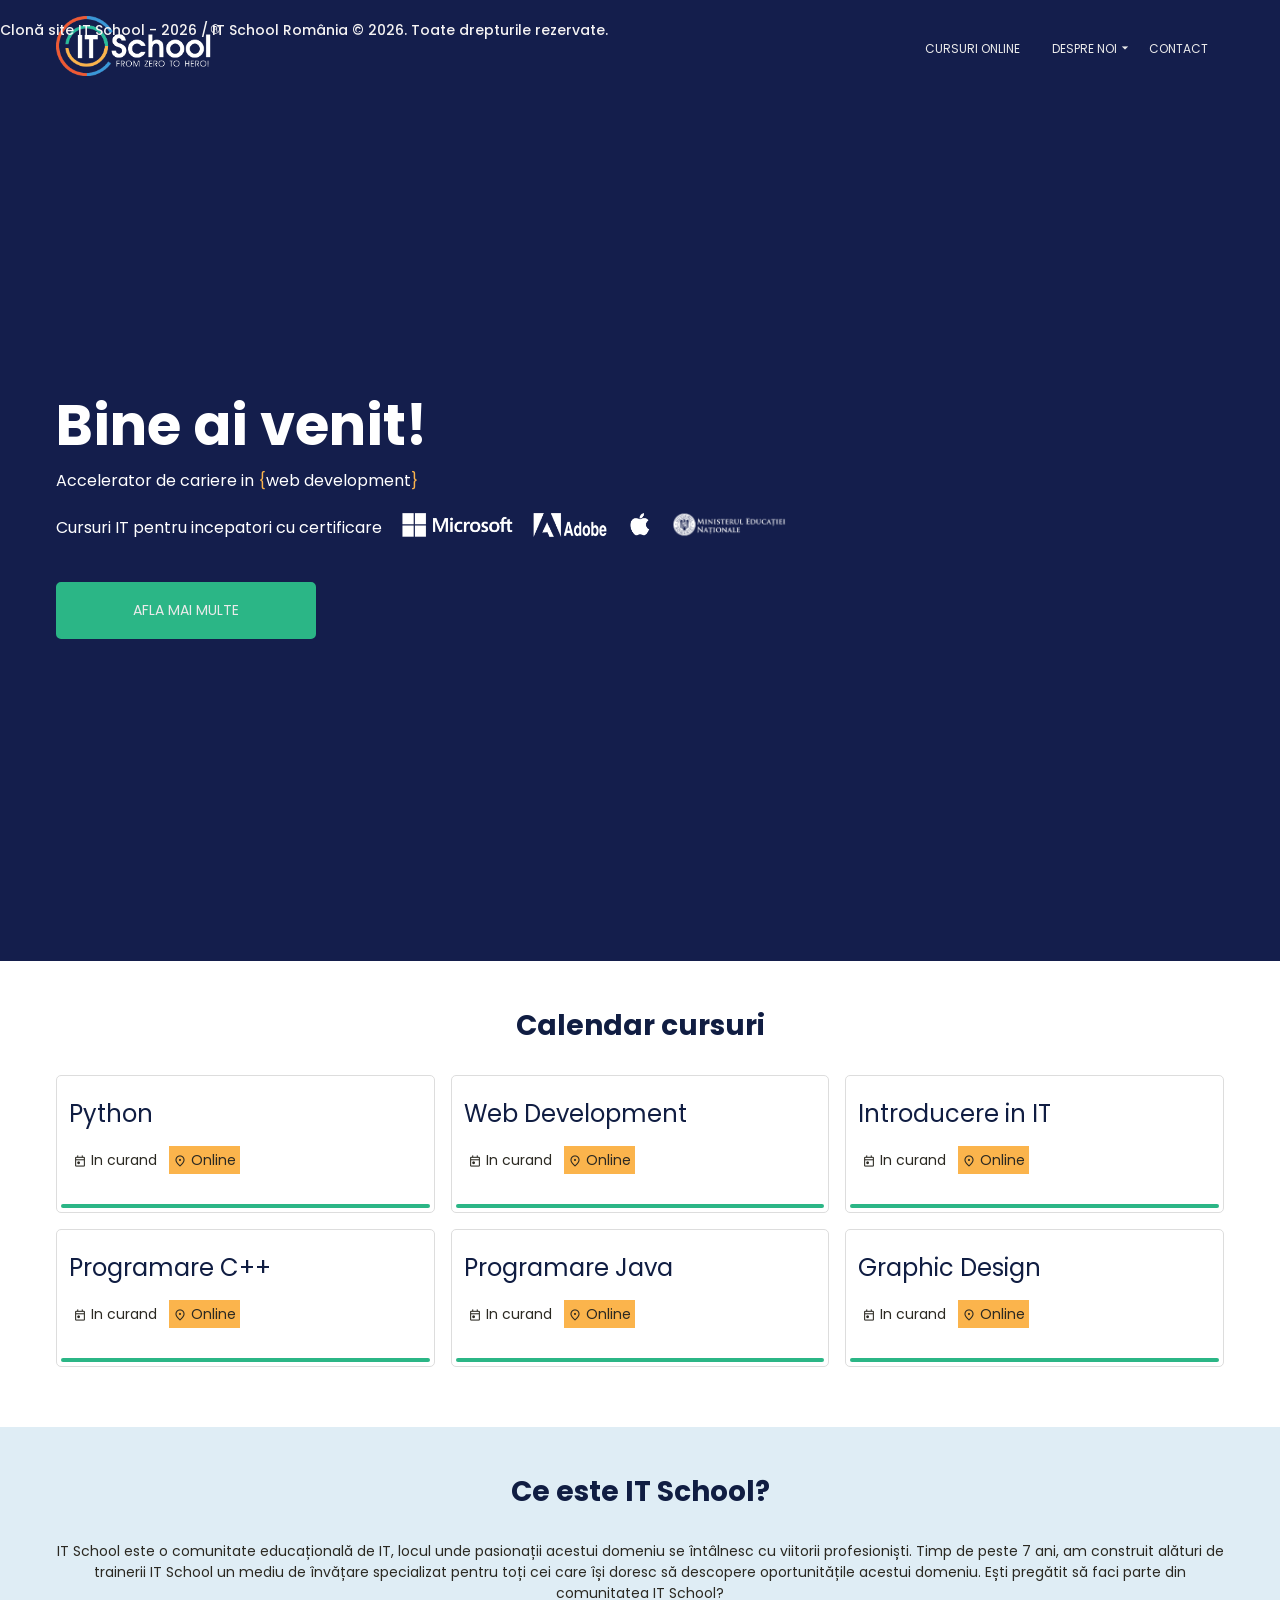
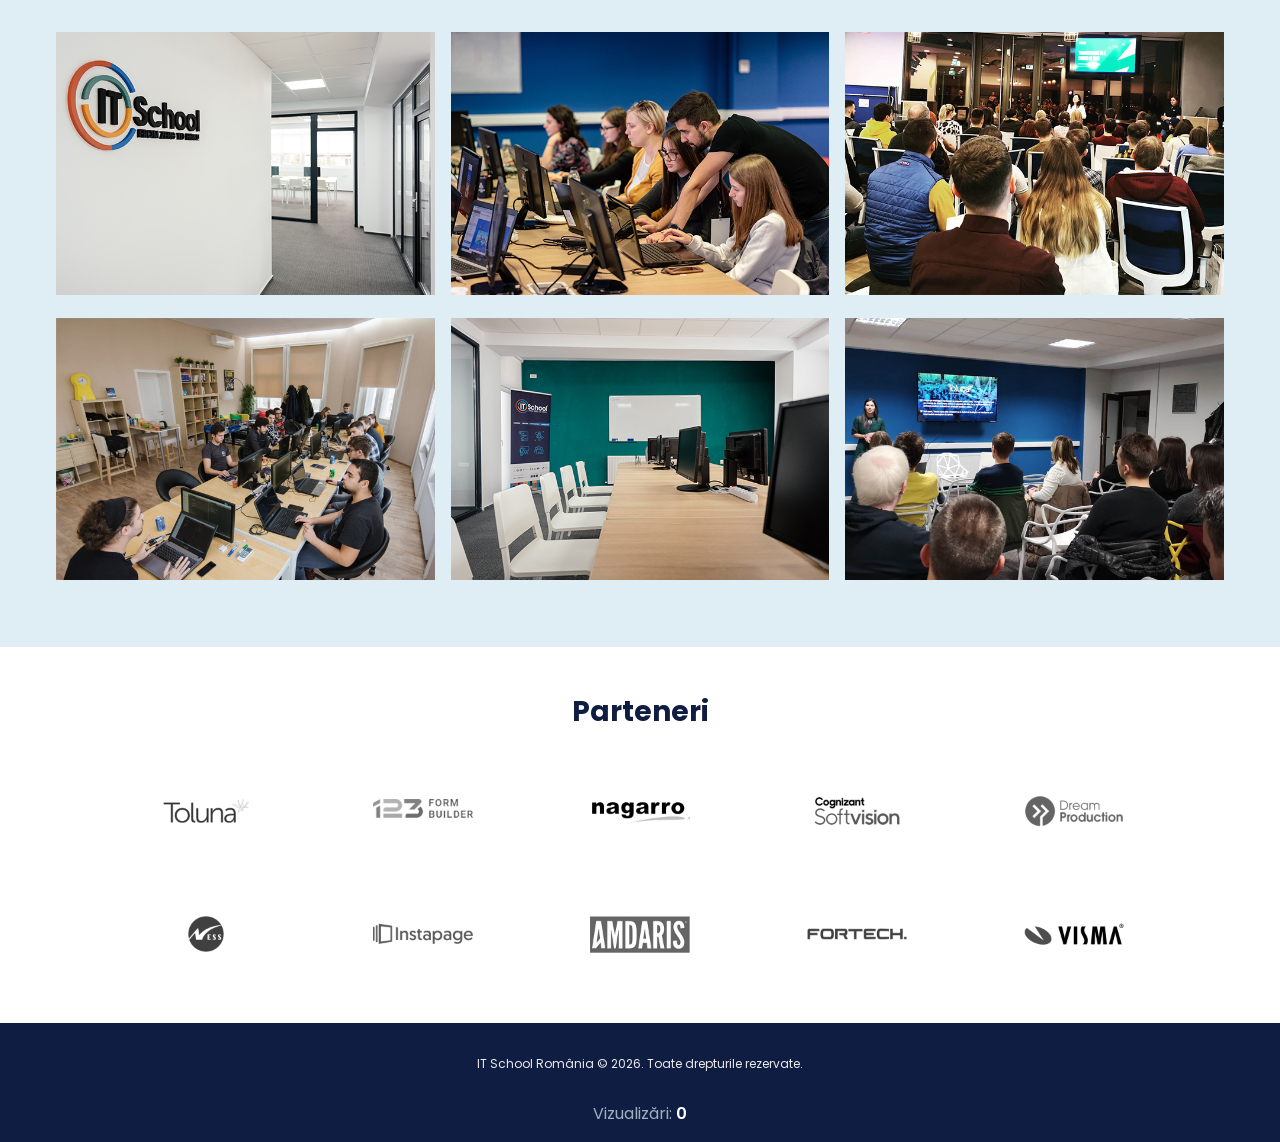
==== commit 1fbc8a72: "Add files via upload" ====
--- a/index.html
+++ b/index.html
@@ -34,21 +34,17 @@
         font-size: 14px;
         font-weight: 500;
       }
-
       .ticker-text {
         display: inline-block;
         animation: moveLeft 20s linear infinite;
       }
-
       @keyframes moveLeft {
         0% { transform: translateX(100vw); }
         100% { transform: translateX(-100%); }
       }
-
       .fade-update {
         animation: flashHighlight 1s ease-out;
       }
-
       @keyframes flashHighlight {
         0% { color: #1a6be5; transform: scale(1.3); }
         100% { color: inherit; transform: scale(1); }
@@ -56,6 +52,7 @@
     </style>
   </head>
   <body>
+    <!-- NAVBAR -->
     <nav>
       <div class="container">
         <a href="index.html" class="logo-link">
@@ -65,9 +62,7 @@
           <span class="material-symbols-outlined menu-icon"> menu </span>
           <input type="checkbox" />
           <ul>
-            <li>
-              <a href="pages/courses.html"> Cursuri Online </a>
-            </li>
+            <li><a href="pages/courses.html"> Cursuri Online </a></li>
             <li class="about-us">
               <a href="pages/about.html">
                 Despre Noi
@@ -78,22 +73,23 @@
               <div class="submenu">
                 <a href="index.html">IT School</a>
                 <a href="pages/about.html">Despre Noi</a>
+                
               </div>
             </li>
-            <li>
-              <a href="pages/contact.html"> Contact </a>
-            </li>
+            <li><a href="pages/contact.html"> Contact </a></li>
           </ul>
         </div>
       </div>
     </nav>
 
+    <!-- TICKER -->
     <div class="scrolling-ticker">
       <div class="ticker-text">
-        Într-o piață care evoluează anual, informația din 2021 este istorie; cea din 2025 este competență
+        Clonă site IT School - 2026 / IT School România © 2026. Toate drepturile rezervate.
       </div>
     </div>
 
+    <!-- MAIN CONTENT -->
     <main>
       <section class="welcome">
         <div class="container">
@@ -266,130 +262,110 @@
         <div class="container">
           <h2>Parteneri</h2>
           <div class="partners-container">
-            <div class="image-wrapper">
-              <img src="img/toluna.png" alt="Toluna" />
-            </div>
-            <div class="image-wrapper">
-              <img src="img/123formbuilder.png" alt="123formbuilder" />
-            </div>
-            <div class="image-wrapper">
-              <img src="img/nagarro.png" alt="Nagarro" />
-            </div>
-            <div class="image-wrapper">
-              <img src="img/cognizant.png" alt="SoftVision" />
-            </div>
-            <div class="image-wrapper">
-              <img src="img/dreamproduction.png" alt="Dream Production" />
-            </div>
-            <div class="image-wrapper">
-              <img src="img/ness.png" alt="Ness" />
-            </div>
-            <div class="image-wrapper">
-              <img src="img/instapage.png" alt="Instapage" />
-            </div>
-            <div class="image-wrapper">
-              <img src="img/amdaris.png" alt="Amadaris" />
-            </div>
-            <div class="image-wrapper">
-              <img src="img/fortech.png" alt="Fortech" />
-            </div>
-            <div class="image-wrapper">
-              <img src="img/visma.png" alt="Visma" />
-            </div>
+            <div class="image-wrapper"><img src="img/toluna.png" alt="Toluna" /></div>
+            <div class="image-wrapper"><img src="img/123formbuilder.png" alt="123formbuilder" /></div>
+            <div class="image-wrapper"><img src="img/nagarro.png" alt="Nagarro" /></div>
+            <div class="image-wrapper"><img src="img/cognizant.png" alt="SoftVision" /></div>
+            <div class="image-wrapper"><img src="img/dreamproduction.png" alt="Dream Production" /></div>
+            <div class="image-wrapper"><img src="img/ness.png" alt="Ness" /></div>
+            <div class="image-wrapper"><img src="img/instapage.png" alt="Instapage" /></div>
+            <div class="image-wrapper"><img src="img/amdaris.png" alt="Amadaris" /></div>
+            <div class="image-wrapper"><img src="img/fortech.png" alt="Fortech" /></div>
+            <div class="image-wrapper"><img src="img/visma.png" alt="Visma" /></div>
           </div>
         </div>
       </section>
     </main>
 
+    <!-- FOOTER -->
     <footer>
       <div class="container">
         <p>IT School România © 2026. Toate drepturile rezervate.</p>
         <div style="text-align:center; margin-top:12px; color: #a0aec0; font-family: 'Poppins', sans-serif;">
-          Vizualizări: <span id="vizitatori-reali" style="font-weight: 600; color: #ffffff; display: inline-block;">...</span>
+          Vizualizări: <span id="vizitatori-reali" style="font-weight: 600; color: #ffffff; display: inline-block;">0</span>
         </div>
       </div>
     </footer>
 
+    <!-- SCRIPT CONTOR -->
     <script>
       document.addEventListener("DOMContentLoaded", function() {
         const elViz = document.getElementById('vizitatori-reali');
-        const NAMESPACE = 'clonait_costi';
-        const KEY = 'vizite';
-
-        // --- 1. Afișăm instant backup-ul din localStorage ---
-        let backup = localStorage.getItem('vizitatori_backup');
-        if (elViz && backup) {
-          elViz.textContent = backup;
+        if (!elViz) return;
+
+        let backup = localStorage.getItem('it_school_global');
+        let initialCount = backup ? parseInt(backup, 10) : 0;
+        elViz.textContent = initialCount;
+
+        function afiseazaContor(numar) {
+          if (numar === undefined || numar === null) return;
+          const num = parseInt(numar, 10);
+          if (isNaN(num)) return;
+
+          const old = parseInt(elViz.textContent, 10);
+          elViz.textContent = num;
+          if (num !== old) {
+            elViz.classList.remove('fade-update');
+            void elViz.offsetWidth;
+            elViz.classList.add('fade-update');
+          }
+          localStorage.setItem('it_school_global', String(num));
         }
 
-        // --- 2. Funcție care animă și actualizează numărul ---
-        function afiseazaContor(numar) {
-          if (elViz && numar !== undefined && numar !== null) {
-            const current = parseInt(elViz.textContent, 10);
-            elViz.textContent = numar;
-
-            // Animație doar dacă s-a schimbat față de backup
-            if (String(numar) !== backup) {
-              elViz.classList.remove('fade-update');
-              void elViz.offsetWidth;
-              elViz.classList.add('fade-update');
-            }
-
-            localStorage.setItem('vizitatori_backup', String(numar));
-            backup = String(numar);
-          }
+        const NAMESPACE = 'it_school_clona';
+        const KEY = 'vizualizari';
+
+        function fetchCountAPI(endpoint, retries = 2) {
+          const url = `https://api.countapi.xyz/${endpoint}/${NAMESPACE}/${KEY}`;
+          return new Promise((resolve, reject) => {
+            const timeout = setTimeout(() => reject(new Error('Timeout')), 4000);
+            fetch(url)
+              .then(res => {
+                clearTimeout(timeout);
+                if (!res.ok) throw new Error(`HTTP ${res.status}`);
+                return res.json();
+              })
+              .then(data => {
+                if (data && typeof data.value === 'number') {
+                  resolve(data.value);
+                } else {
+                  reject(new Error('Invalid response'));
+                }
+              })
+              .catch(err => {
+                clearTimeout(timeout);
+                if (retries > 0) {
+                  setTimeout(() => {
+                    fetchCountAPI(endpoint, retries - 1).then(resolve).catch(reject);
+                  }, 1000);
+                } else {
+                  reject(err);
+                }
+              });
+          });
         }
 
-        // --- 3. Funcție care încearcă să citească de pe server ---
-        function fetchFromAPI(endpoint) {
-          return fetch(`https://api.countapi.xyz/${endpoint}/${NAMESPACE}/${KEY}`)
-            .then(res => {
-              if (!res.ok) throw new Error(`HTTP ${res.status}`);
-              return res.json();
+        const SESSION_KEY = 'vizita_contorizata';
+
+        if (!sessionStorage.getItem(SESSION_KEY)) {
+          fetchCountAPI('hit')
+            .then(count => {
+              sessionStorage.setItem(SESSION_KEY, 'true');
+              afiseazaContor(count);
             })
-            .then(data => {
-              // countapi.xyz returnează { value: 123 }
-              if (data && typeof data.value === 'number') {
-                return data.value;
-              }
-              throw new Error('Răspuns invalid');
+            .catch(() => {
+              const localCount = parseInt(localStorage.getItem('it_school_global') || '0', 10) + 1;
+              afiseazaContor(localCount);
+              sessionStorage.setItem(SESSION_KEY, 'true');
+            });
+        } else {
+          fetchCountAPI('get')
+            .then(count => afiseazaContor(count))
+            .catch(() => {
+              const localCount = parseInt(localStorage.getItem('it_school_global') || '0', 10);
+              afiseazaContor(localCount);
             });
         }
-
-        // --- 4. Funcția principală ---
-        function actualizeazaContor() {
-          const sessionKey = 'vizita_inregistrata_global';
-
-          if (!sessionStorage.getItem(sessionKey)) {
-            // Vizită nouă → incrementăm
-            fetchFromAPI('hit')
-              .then(count => {
-                sessionStorage.setItem(sessionKey, 'true');
-                afiseazaContor(count);
-              })
-              .catch(err => {
-                console.warn('Eroare la increment (countapi):', err);
-                // Fallback: incrementăm local
-                let localCount = parseInt(localStorage.getItem('vizitatori_backup') || '0', 10) + 1;
-                afiseazaContor(localCount);
-                sessionStorage.setItem(sessionKey, 'true');
-              });
-          } else {
-            // Refresh → doar citim
-            fetchFromAPI('get')
-              .then(count => afiseazaContor(count))
-              .catch(err => {
-                console.warn('Eroare la citire (countapi):', err);
-                // Păstrăm ce avem în backup
-                if (backup) {
-                  afiseazaContor(parseInt(backup, 10));
-                }
-              });
-          }
-        }
-
-        // --- 5. Pornim ---
-        actualizeazaContor();
       });
     </script>
   </body>
--- a/css/main.css
+++ b/css/main.css
@@ -273,6 +273,38 @@
     }
 }
 
+/* ========================================
+   BUTOANE UNIFORME – se aplică pe toate paginile
+   ======================================== */
+.btn,
+.btn-details,
+.submit-btn,
+.cta-button,
+.btn-primary {
+    display: inline-block;
+    padding: 12px 20px;
+    font-size: 14px;
+    font-weight: 600;
+    border-radius: 6px;
+    border: none;
+    background-color: var(--bg-primary);
+    color: #ffffff;
+    text-decoration: none;
+    cursor: pointer;
+    font-family: 'Poppins', sans-serif;
+    text-align: center;
+    line-height: 1.4;
+    box-sizing: border-box;
+    transition: background-color 0.3s ease;
+}
+
+.btn:hover,
+.btn-details:hover,
+.submit-btn:hover,
+.cta-button:hover,
+.btn-primary:hover {
+    background-color: var(--button-color);
+}
 
 /* Footer */
 footer {
@@ -286,4 +318,4 @@
     color: var(--text-light);
 
     padding: var(--spacing-medium) 0;
-}
+}
